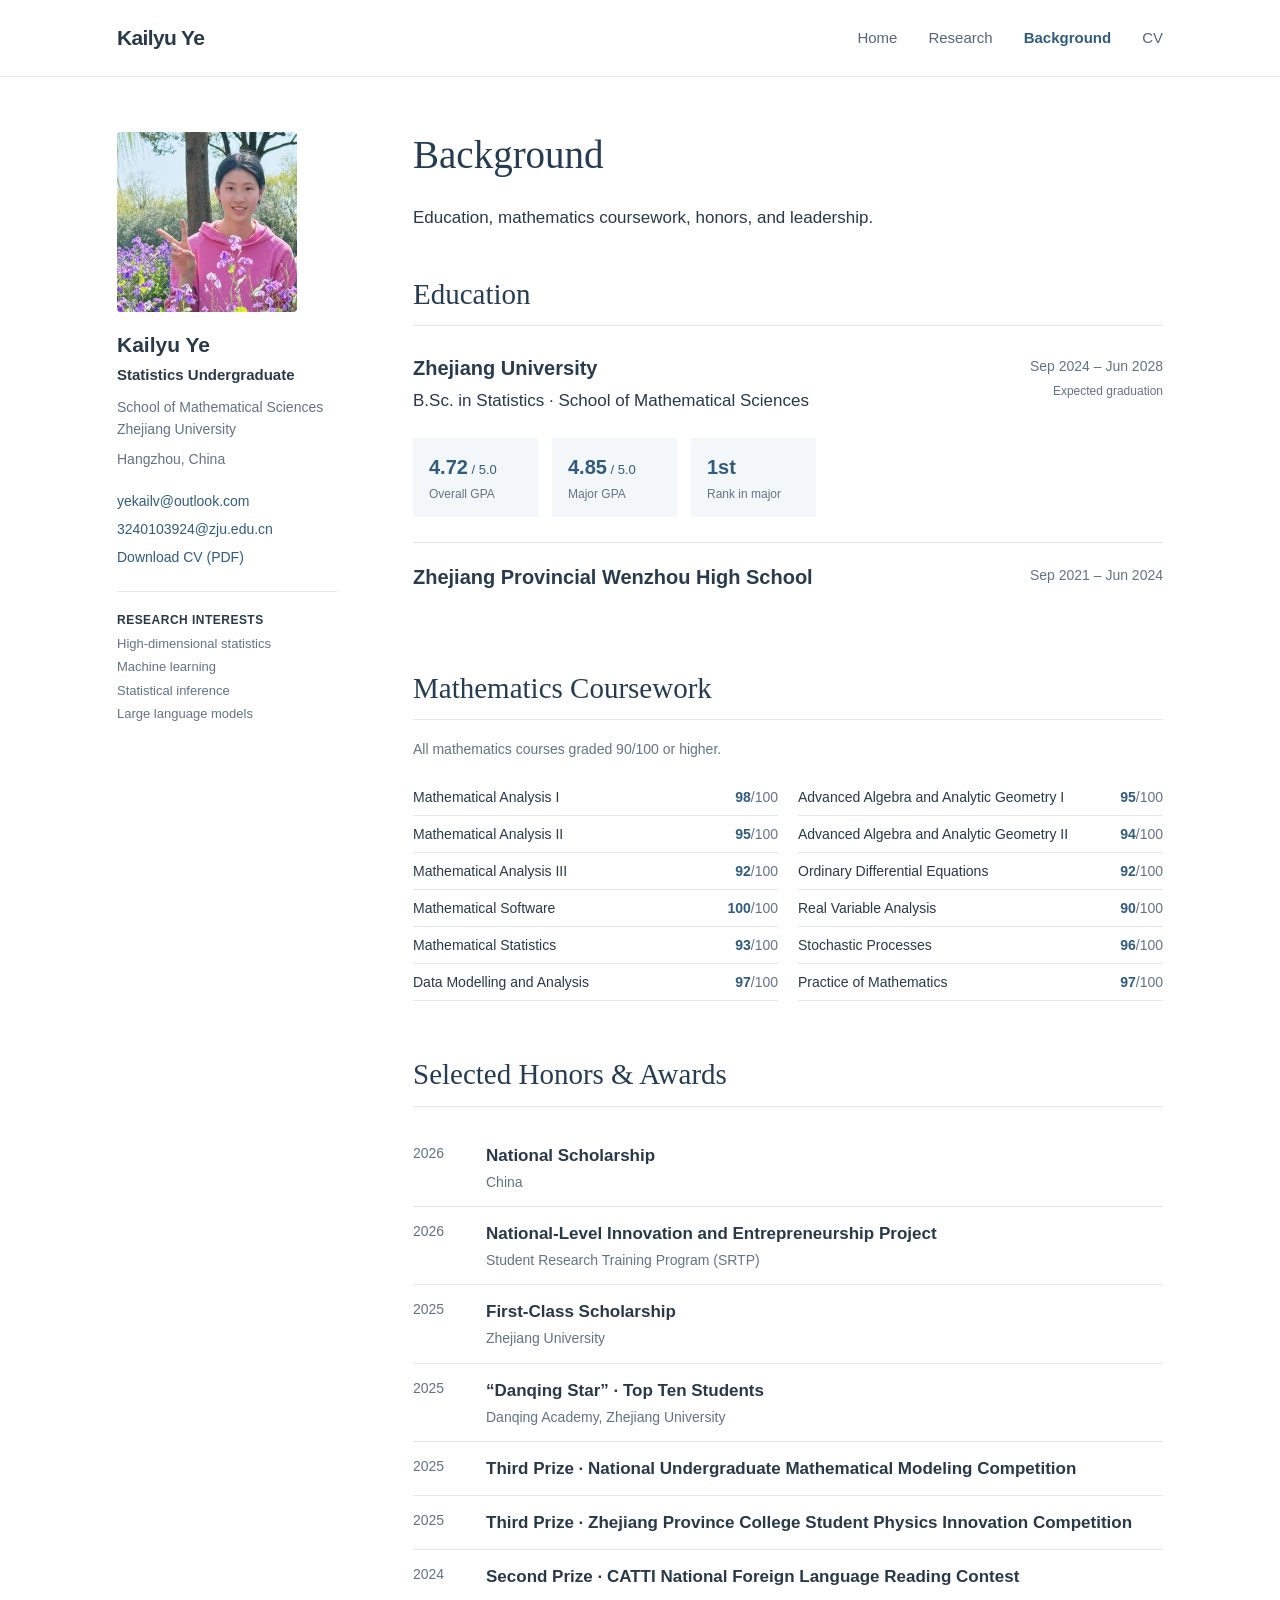
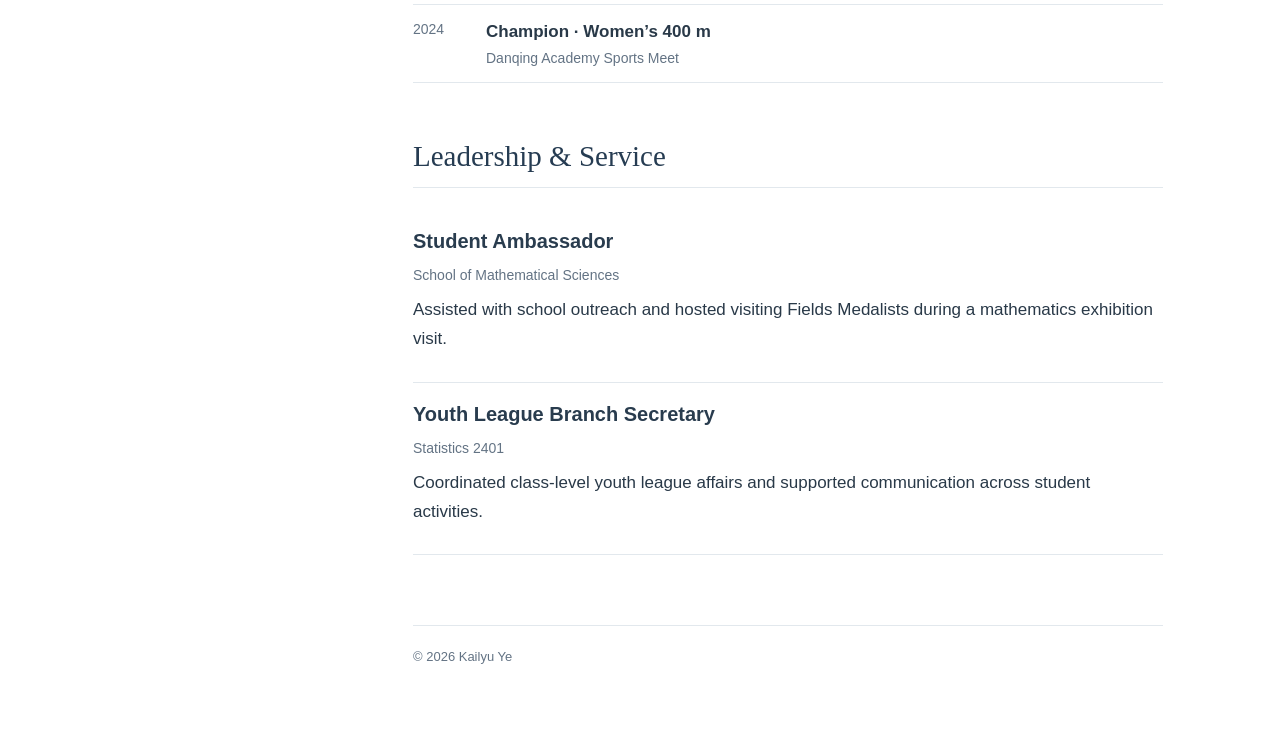
==== background/index.html @ 92654769 "Add academic background page" ====
<!doctype html>
<html lang="en">
<head>
<meta charset="utf-8">
<meta name="viewport" content="width=device-width, initial-scale=1">
<meta name="description" content="Kailyu Ye, Statistics undergraduate at Zhejiang University. Research, academic projects, and CV.">
<meta name="theme-color" content="#315c7d">
<title>Background | Kailyu Ye</title>
<link rel="icon" href="../favicon.svg" type="image/svg+xml">
<link rel="stylesheet" href="../styles.css">
</head>
<body>
<a class="skip" href="#main">Skip to content</a>
<header class="masthead"><nav class="nav" aria-label="Main navigation"><a class="wordmark" href="../">Kailyu Ye</a><div class="nav-links"><a href="../">Home</a><a href="../research/">Research</a><a href="../background/" aria-current="page">Background</a><a href="../cv/">CV</a></div></nav></header>
<div class="layout"><aside class="profile" aria-label="Personal information"><img class="portrait" src="../profile.jpg" alt="Portrait of Kailyu Ye" width="180" height="180"><h2>Kailyu Ye</h2><p class="role">Statistics Undergraduate</p><p class="affiliation">School of Mathematical Sciences<br>Zhejiang University</p><p class="location">Hangzhou, China</p><div class="profile-links"><a href="mailto:yekailv@outlook.com">yekailv@outlook.com</a><a href="mailto:3240103924@zju.edu.cn">3240103924@zju.edu.cn</a><a href="../Kailyu_Ye_CV.pdf" target="_blank" rel="noopener">Download CV (PDF)</a></div><p class="interests"><strong>Research interests</strong><br>High-dimensional statistics<br>Machine learning<br>Statistical inference<br>Large language models</p></aside><main id="main"><section class="page-intro"><h1>Background</h1><p>Education, mathematics coursework, honors, and leadership.</p></section><section class="content-section" id="education"><h2>Education</h2><div class="education-row"><div><h3>Zhejiang University</h3><p>B.Sc. in Statistics · School of Mathematical Sciences</p></div><time>Sep 2024 – Jun 2028<br><small>Expected graduation</small></time></div>
      <div class="academic-stats"><div><strong>4.72<span> / 5.0</span></strong><span>Overall GPA</span></div><div><strong>4.85<span> / 5.0</span></strong><span>Major GPA</span></div><div><strong>1st</strong><span>Rank in major</span></div></div>
      <div class="education-row secondary"><div><h3>Zhejiang Provincial Wenzhou High School</h3></div><time>Sep 2021 – Jun 2024</time></div>
      </section><section class="content-section" id="coursework"><h2>Mathematics Coursework</h2><p class="section-note">All mathematics courses graded 90/100 or higher.</p><dl class="courses"><div><dt>Mathematical Analysis I</dt><dd>98<span>/100</span></dd></div><div><dt>Advanced Algebra and Analytic Geometry I</dt><dd>95<span>/100</span></dd></div><div><dt>Mathematical Analysis II</dt><dd>95<span>/100</span></dd></div><div><dt>Advanced Algebra and Analytic Geometry II</dt><dd>94<span>/100</span></dd></div><div><dt>Mathematical Analysis III</dt><dd>92<span>/100</span></dd></div><div><dt>Ordinary Differential Equations</dt><dd>92<span>/100</span></dd></div><div><dt>Mathematical Software</dt><dd>100<span>/100</span></dd></div><div><dt>Real Variable Analysis</dt><dd>90<span>/100</span></dd></div><div><dt>Mathematical Statistics</dt><dd>93<span>/100</span></dd></div><div><dt>Stochastic Processes</dt><dd>96<span>/100</span></dd></div><div><dt>Data Modelling and Analysis</dt><dd>97<span>/100</span></dd></div><div><dt>Practice of Mathematics</dt><dd>97<span>/100</span></dd></div></dl></section><section class="content-section" id="honors"><h2>Selected Honors &amp; Awards</h2><ul class="awards"><li><time>2026</time><div><strong>National Scholarship</strong><span>China</span></div></li><li><time>2026</time><div><strong>National-Level Innovation and Entrepreneurship Project</strong><span>Student Research Training Program (SRTP)</span></div></li><li><time>2025</time><div><strong>First-Class Scholarship</strong><span>Zhejiang University</span></div></li><li><time>2025</time><div><strong>“Danqing Star” · Top Ten Students</strong><span>Danqing Academy, Zhejiang University</span></div></li><li><time>2025</time><div><strong>Third Prize · National Undergraduate Mathematical Modeling Competition</strong></div></li><li><time>2025</time><div><strong>Third Prize · Zhejiang Province College Student Physics Innovation Competition</strong></div></li><li><time>2024</time><div><strong>Second Prize · CATTI National Foreign Language Reading Contest</strong></div></li><li><time>2024</time><div><strong>Champion · Women’s 400 m</strong><span>Danqing Academy Sports Meet</span></div></li></ul></section><section class="content-section" id="service"><h2>Leadership &amp; Service</h2><div class="service-item"><h3>Student Ambassador</h3><p class="subline">School of Mathematical Sciences</p><p>Assisted with school outreach and hosted visiting Fields Medalists during a mathematics exhibition visit.</p></div>
      <div class="service-item"><h3>Youth League Branch Secretary</h3><p class="subline">Statistics 2401</p><p>Coordinated class-level youth league affairs and supported communication across student activities.</p></div></section><footer>© 2026 Kailyu Ye</footer></main></div>
</body>
</html>
---- styles.css ----
:root{--ink:#293948;--muted:#637384;--link:#315c7d;--line:#e2e8ed;--pale:#f4f7f9}
*{box-sizing:border-box}
html{scroll-behavior:smooth}
body{margin:0;background:#fff;color:var(--ink);font:17px/1.72 -apple-system,BlinkMacSystemFont,"Segoe UI",Arial,sans-serif}
a{color:var(--link);text-decoration:none;text-underline-offset:4px}
a:hover{text-decoration:underline}
a:focus-visible{outline:3px solid #8bb8d6;outline-offset:4px}
.skip{position:absolute;left:16px;top:-60px;background:white;padding:7px 12px;z-index:10}.skip:focus{top:8px}
.masthead{border-bottom:1px solid var(--line);background:white}
.nav{max-width:1110px;margin:auto;padding:0 32px;min-height:76px;display:flex;align-items:center;justify-content:space-between;gap:30px}
.wordmark{color:var(--ink);font-size:21px;font-weight:700;letter-spacing:-.03em}
.nav-links{display:flex;align-items:center;gap:31px}.nav-links a{color:#53677a;font-size:15px}.nav-links a[aria-current]{color:var(--link);font-weight:700}
.layout{max-width:1110px;margin:0 auto;padding:55px 32px 80px;display:grid;grid-template-columns:220px minmax(0,1fr);gap:76px}
.profile{align-self:start}.portrait{width:180px;height:180px;object-fit:cover;object-position:65% 35%;border-radius:4px;display:block}
.profile h2{font-size:21px;line-height:1.3;margin:19px 0 4px}.role{font-size:15px;font-weight:600;margin:0}.affiliation,.location{font-size:14px;color:var(--muted);line-height:1.55;margin:9px 0}.profile-links{display:flex;flex-direction:column;align-items:flex-start;gap:4px;margin-top:18px;font-size:14px;overflow-wrap:anywhere}.interests{border-top:1px solid var(--line);padding-top:16px;margin-top:22px;color:var(--muted);font-size:13px;line-height:1.8}.interests strong{color:var(--ink);font-size:12px;letter-spacing:.04em;text-transform:uppercase}
main{min-width:0;max-width:760px}.page-intro h1{font-family:Georgia,"Times New Roman",serif;color:#263c52;font-weight:400;font-size:39px;line-height:1.2;margin:0 0 24px}.page-intro p{margin:0 0 18px}.page-intro{margin-bottom:44px}
.content-section{margin:0 0 55px}.content-section>h2{font-family:Georgia,"Times New Roman",serif;font-weight:400;color:#263c52;font-size:29px;line-height:1.25;margin:0 0 22px;padding-bottom:13px;border-bottom:1px solid var(--line)}.section-note{color:var(--muted);font-size:14px;margin:-5px 0 18px}
.research-item{padding:20px 0 26px;border-bottom:1px solid var(--line)}.research-item:first-of-type{padding-top:4px}.research-item:last-child{border-bottom:0}.item-meta{display:flex;justify-content:space-between;gap:18px;align-items:baseline;color:var(--muted);font-size:13px}.tag{font-size:12px;font-weight:700;letter-spacing:.075em;color:var(--link)}time{color:var(--muted);white-space:nowrap}.research-item h3,.education-row h3,.service-item h3{font-size:20px;line-height:1.4;font-weight:600;color:#293c4e;margin:13px 0 8px}.research-item p,.service-item p{margin:8px 0}.research-item .subline,.service-item .subline{color:var(--muted);font-size:14px}.research-item ul{padding-left:23px;margin:12px 0 0}.research-item li{margin:5px 0}.desktop-break{display:none}
.download{display:inline-block;border:1px solid #c8d8e3;border-radius:3px;padding:8px 14px;font-size:15px}
.education-row{display:flex;justify-content:space-between;gap:20px;padding:6px 0 20px}.education-row h3{margin:0 0 4px}.education-row p{margin:0}.education-row time{text-align:right;font-size:14px}.education-row small{font-size:12px}.education-row.secondary{border-top:1px solid var(--line);padding-top:20px}.academic-stats{display:flex;flex-wrap:wrap;gap:14px;margin:2px 0 25px}.academic-stats>div{min-width:125px;background:var(--pale);padding:12px 16px}.academic-stats strong{display:block;font-size:20px;color:var(--link)}.academic-stats strong span{font-size:13px;font-weight:400}.academic-stats>div>span{display:block;font-size:12px;color:var(--muted)}.minor-heading{font-size:17px;margin:17px 0 10px}.courses{margin:0;display:grid;grid-template-columns:1fr 1fr;column-gap:20px}.courses>div{display:flex;justify-content:space-between;gap:10px;border-bottom:1px solid var(--line);padding:6px 0;font-size:14px}.courses dd{margin:0;color:var(--link);font-weight:600}.courses dd span{color:var(--muted);font-weight:400}
.awards{list-style:none;margin:0;padding:0}.awards li{display:grid;grid-template-columns:55px 1fr;gap:18px;padding:12px 0;border-bottom:1px solid var(--line)}.awards time{font-size:14px}.awards strong{font-weight:600}.awards span{display:block;color:var(--muted);font-size:14px}.service-item{padding:4px 0 20px;border-bottom:1px solid var(--line)}
footer{border-top:1px solid var(--line);margin-top:70px;padding-top:20px;color:var(--muted);font-size:13px}
@media(max-width:760px){.nav{padding:0 20px;min-height:65px}.nav-links{gap:16px}.nav-links a{font-size:14px}.layout{display:block;padding:30px 20px 60px}.profile{display:grid;grid-template-columns:100px 1fr;column-gap:18px;align-items:start;border-bottom:1px solid var(--line);padding-bottom:22px;margin-bottom:34px}.portrait{grid-row:1/5;width:100px;height:100px}.profile h2{margin:0}.role,.affiliation,.location{margin:0}.profile-links,.interests{grid-column:1/-1}.profile-links{margin-top:16px}.interests{margin:16px 0 0}.page-intro h1{font-size:34px}.content-section>h2{font-size:26px}.item-meta{flex-wrap:wrap;gap:3px}.education-row{display:block}.education-row time{display:block;text-align:left;margin-top:5px}.courses{grid-template-columns:1fr}}
@media(max-width:430px){.wordmark{font-size:18px}.nav-links{gap:11px}.nav-links a{font-size:13px}.layout{padding-left:17px;padding-right:17px}.academic-stats>div{min-width:calc(50% - 7px)}}

.lab-list{list-style:none;margin:0;padding:0;border-top:1px solid var(--line)}.lab-list li{display:grid;grid-template-columns:65px minmax(0,1fr) 52px;gap:12px;align-items:baseline;border-bottom:1px solid var(--line);padding:9px 0;font-size:15px;line-height:1.4}.lab-list .tag{font-size:11px}.lab-list a{text-align:right;white-space:nowrap;font-size:14px}@media(max-width:430px){.lab-list li{grid-template-columns:54px minmax(0,1fr) 43px;gap:7px;font-size:14px}}
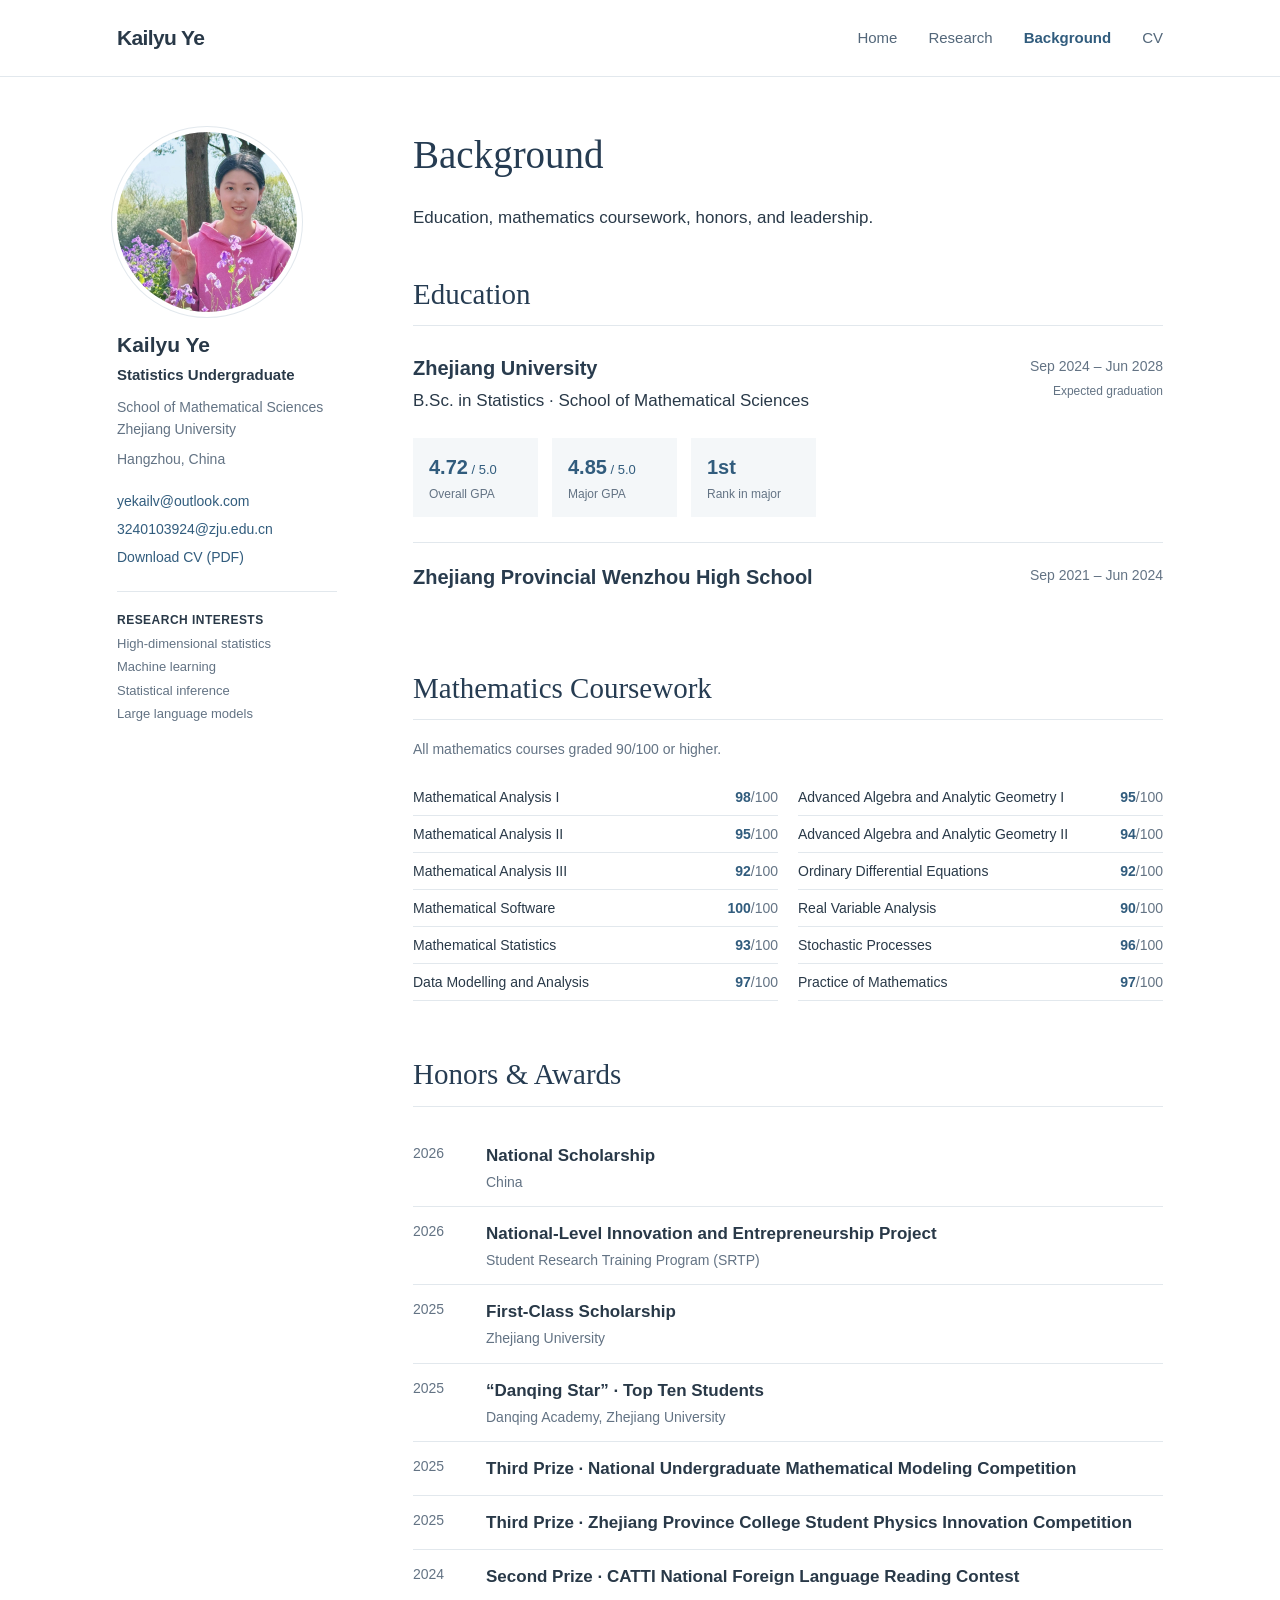
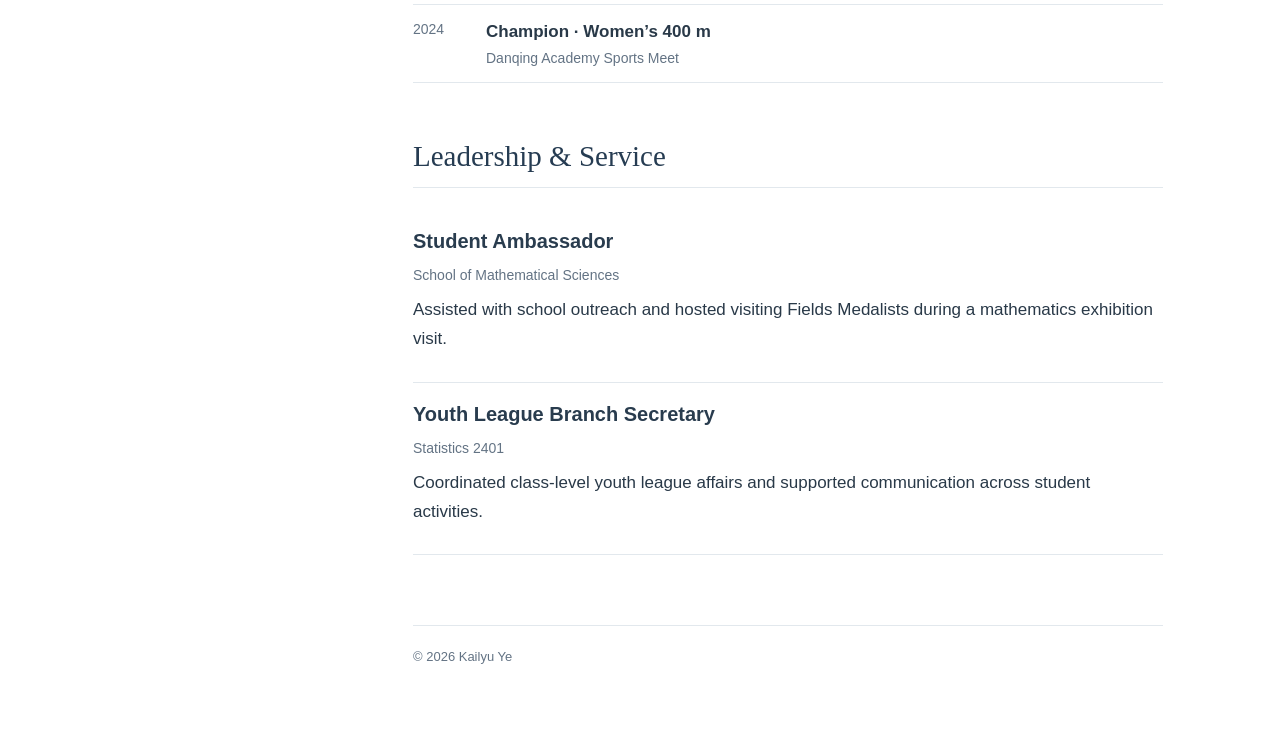
==== commit 9217d246: "Remove Selected from honors heading" ====
--- a/background/index.html
+++ b/background/index.html
@@ -15,7 +15,7 @@
 <div class="layout"><aside class="profile" aria-label="Personal information"><img class="portrait" src="../profile.jpg" alt="Portrait of Kailyu Ye" width="180" height="180"><h2>Kailyu Ye</h2><p class="role">Statistics Undergraduate</p><p class="affiliation">School of Mathematical Sciences<br>Zhejiang University</p><p class="location">Hangzhou, China</p><div class="profile-links"><a href="mailto:yekailv@outlook.com">yekailv@outlook.com</a><a href="mailto:3240103924@zju.edu.cn">3240103924@zju.edu.cn</a><a href="../Kailyu_Ye_CV.pdf" target="_blank" rel="noopener">Download CV (PDF)</a></div><p class="interests"><strong>Research interests</strong><br>High-dimensional statistics<br>Machine learning<br>Statistical inference<br>Large language models</p></aside><main id="main"><section class="page-intro"><h1>Background</h1><p>Education, mathematics coursework, honors, and leadership.</p></section><section class="content-section" id="education"><h2>Education</h2><div class="education-row"><div><h3>Zhejiang University</h3><p>B.Sc. in Statistics · School of Mathematical Sciences</p></div><time>Sep 2024 – Jun 2028<br><small>Expected graduation</small></time></div>
       <div class="academic-stats"><div><strong>4.72<span> / 5.0</span></strong><span>Overall GPA</span></div><div><strong>4.85<span> / 5.0</span></strong><span>Major GPA</span></div><div><strong>1st</strong><span>Rank in major</span></div></div>
       <div class="education-row secondary"><div><h3>Zhejiang Provincial Wenzhou High School</h3></div><time>Sep 2021 – Jun 2024</time></div>
-      </section><section class="content-section" id="coursework"><h2>Mathematics Coursework</h2><p class="section-note">All mathematics courses graded 90/100 or higher.</p><dl class="courses"><div><dt>Mathematical Analysis I</dt><dd>98<span>/100</span></dd></div><div><dt>Advanced Algebra and Analytic Geometry I</dt><dd>95<span>/100</span></dd></div><div><dt>Mathematical Analysis II</dt><dd>95<span>/100</span></dd></div><div><dt>Advanced Algebra and Analytic Geometry II</dt><dd>94<span>/100</span></dd></div><div><dt>Mathematical Analysis III</dt><dd>92<span>/100</span></dd></div><div><dt>Ordinary Differential Equations</dt><dd>92<span>/100</span></dd></div><div><dt>Mathematical Software</dt><dd>100<span>/100</span></dd></div><div><dt>Real Variable Analysis</dt><dd>90<span>/100</span></dd></div><div><dt>Mathematical Statistics</dt><dd>93<span>/100</span></dd></div><div><dt>Stochastic Processes</dt><dd>96<span>/100</span></dd></div><div><dt>Data Modelling and Analysis</dt><dd>97<span>/100</span></dd></div><div><dt>Practice of Mathematics</dt><dd>97<span>/100</span></dd></div></dl></section><section class="content-section" id="honors"><h2>Selected Honors &amp; Awards</h2><ul class="awards"><li><time>2026</time><div><strong>National Scholarship</strong><span>China</span></div></li><li><time>2026</time><div><strong>National-Level Innovation and Entrepreneurship Project</strong><span>Student Research Training Program (SRTP)</span></div></li><li><time>2025</time><div><strong>First-Class Scholarship</strong><span>Zhejiang University</span></div></li><li><time>2025</time><div><strong>“Danqing Star” · Top Ten Students</strong><span>Danqing Academy, Zhejiang University</span></div></li><li><time>2025</time><div><strong>Third Prize · National Undergraduate Mathematical Modeling Competition</strong></div></li><li><time>2025</time><div><strong>Third Prize · Zhejiang Province College Student Physics Innovation Competition</strong></div></li><li><time>2024</time><div><strong>Second Prize · CATTI National Foreign Language Reading Contest</strong></div></li><li><time>2024</time><div><strong>Champion · Women’s 400 m</strong><span>Danqing Academy Sports Meet</span></div></li></ul></section><section class="content-section" id="service"><h2>Leadership &amp; Service</h2><div class="service-item"><h3>Student Ambassador</h3><p class="subline">School of Mathematical Sciences</p><p>Assisted with school outreach and hosted visiting Fields Medalists during a mathematics exhibition visit.</p></div>
+      </section><section class="content-section" id="coursework"><h2>Mathematics Coursework</h2><p class="section-note">All mathematics courses graded 90/100 or higher.</p><dl class="courses"><div><dt>Mathematical Analysis I</dt><dd>98<span>/100</span></dd></div><div><dt>Advanced Algebra and Analytic Geometry I</dt><dd>95<span>/100</span></dd></div><div><dt>Mathematical Analysis II</dt><dd>95<span>/100</span></dd></div><div><dt>Advanced Algebra and Analytic Geometry II</dt><dd>94<span>/100</span></dd></div><div><dt>Mathematical Analysis III</dt><dd>92<span>/100</span></dd></div><div><dt>Ordinary Differential Equations</dt><dd>92<span>/100</span></dd></div><div><dt>Mathematical Software</dt><dd>100<span>/100</span></dd></div><div><dt>Real Variable Analysis</dt><dd>90<span>/100</span></dd></div><div><dt>Mathematical Statistics</dt><dd>93<span>/100</span></dd></div><div><dt>Stochastic Processes</dt><dd>96<span>/100</span></dd></div><div><dt>Data Modelling and Analysis</dt><dd>97<span>/100</span></dd></div><div><dt>Practice of Mathematics</dt><dd>97<span>/100</span></dd></div></dl></section><section class="content-section" id="honors"><h2>Honors &amp; Awards</h2><ul class="awards"><li><time>2026</time><div><strong>National Scholarship</strong><span>China</span></div></li><li><time>2026</time><div><strong>National-Level Innovation and Entrepreneurship Project</strong><span>Student Research Training Program (SRTP)</span></div></li><li><time>2025</time><div><strong>First-Class Scholarship</strong><span>Zhejiang University</span></div></li><li><time>2025</time><div><strong>“Danqing Star” · Top Ten Students</strong><span>Danqing Academy, Zhejiang University</span></div></li><li><time>2025</time><div><strong>Third Prize · National Undergraduate Mathematical Modeling Competition</strong></div></li><li><time>2025</time><div><strong>Third Prize · Zhejiang Province College Student Physics Innovation Competition</strong></div></li><li><time>2024</time><div><strong>Second Prize · CATTI National Foreign Language Reading Contest</strong></div></li><li><time>2024</time><div><strong>Champion · Women’s 400 m</strong><span>Danqing Academy Sports Meet</span></div></li></ul></section><section class="content-section" id="service"><h2>Leadership &amp; Service</h2><div class="service-item"><h3>Student Ambassador</h3><p class="subline">School of Mathematical Sciences</p><p>Assisted with school outreach and hosted visiting Fields Medalists during a mathematics exhibition visit.</p></div>
       <div class="service-item"><h3>Youth League Branch Secretary</h3><p class="subline">Statistics 2401</p><p>Coordinated class-level youth league affairs and supported communication across student activities.</p></div></section><footer>© 2026 Kailyu Ye</footer></main></div>
 </body>
 </html>
--- a/styles.css
+++ b/styles.css
@@ -23,4 +23,40 @@
 @media(max-width:760px){.nav{padding:0 20px;min-height:65px}.nav-links{gap:16px}.nav-links a{font-size:14px}.layout{display:block;padding:30px 20px 60px}.profile{display:grid;grid-template-columns:100px 1fr;column-gap:18px;align-items:start;border-bottom:1px solid var(--line);padding-bottom:22px;margin-bottom:34px}.portrait{grid-row:1/5;width:100px;height:100px}.profile h2{margin:0}.role,.affiliation,.location{margin:0}.profile-links,.interests{grid-column:1/-1}.profile-links{margin-top:16px}.interests{margin:16px 0 0}.page-intro h1{font-size:34px}.content-section>h2{font-size:26px}.item-meta{flex-wrap:wrap;gap:3px}.education-row{display:block}.education-row time{display:block;text-align:left;margin-top:5px}.courses{grid-template-columns:1fr}}
 @media(max-width:430px){.wordmark{font-size:18px}.nav-links{gap:11px}.nav-links a{font-size:13px}.layout{padding-left:17px;padding-right:17px}.academic-stats>div{min-width:calc(50% - 7px)}}
 
-.lab-list{list-style:none;margin:0;padding:0;border-top:1px solid var(--line)}.lab-list li{display:grid;grid-template-columns:65px minmax(0,1fr) 52px;gap:12px;align-items:baseline;border-bottom:1px solid var(--line);padding:9px 0;font-size:15px;line-height:1.4}.lab-list .tag{font-size:11px}.lab-list a{text-align:right;white-space:nowrap;font-size:14px}@media(max-width:430px){.lab-list li{grid-template-columns:54px minmax(0,1fr) 43px;gap:7px;font-size:14px}}
+.project-context{display:flex;flex-direction:column;gap:3px;color:var(--muted);font-size:15px;line-height:1.5;margin:-4px 0 22px}
+.lab-list{list-style:none;margin:0;padding:0;border:1px solid var(--line);border-radius:6px;overflow:hidden;background:#fff}
+.lab-list li{list-style:none;display:grid;grid-template-columns:70px minmax(0,1fr) 72px;gap:20px;align-items:center;padding:17px 20px;border-bottom:1px solid var(--line);font-size:16px;line-height:1.45}
+.lab-list li:last-child{border-bottom:0}
+.lab-list li:hover{background:var(--pale)}
+.lab-list .tag{font-size:11px;letter-spacing:.06em;white-space:nowrap}
+.lab-list .lab-title{font-weight:500;color:var(--ink)}
+.lab-list a{justify-self:end;white-space:nowrap;border:1px solid #cbdbe6;border-radius:4px;padding:5px 10px;font-size:13px;font-weight:600;line-height:1.3}
+.lab-list a:hover{background:#eaf2f7;text-decoration:none}
+@media(max-width:600px){.lab-list li{grid-template-columns:1fr auto;gap:4px 12px;padding:14px 15px}.lab-list .tag{grid-column:1/-1}.lab-list .lab-title{grid-column:1}.lab-list a{grid-column:2;grid-row:2}}
+
+
+@media(max-width:500px){.nav{flex-wrap:wrap;gap:0;padding-top:10px;padding-bottom:10px}.nav-links{width:100%;justify-content:space-between;gap:8px}.nav-links a{font-size:13px}}
+
+/* Home layout inspired by the supplied reference screenshot. */
+.portrait{border-radius:50%;box-shadow:0 0 0 5px #fff,0 0 0 6px var(--line)}
+.home-page{color:#50555a}
+.home-page .nav,.home-page .layout{max-width:1380px}
+.home-page .nav{min-height:72px}
+.home-page .wordmark{color:#454b51;font-size:21px}
+.home-page .nav-links{gap:42px}
+.home-page .nav-links a{color:#454b51;font-size:17px}
+.home-page .layout{grid-template-columns:270px minmax(0,1fr);gap:82px;padding-top:56px}
+.home-page .profile{max-width:270px}
+.home-page .portrait{width:220px;height:220px}
+.home-page .profile h2{font-size:23px;color:#4b5055;margin-top:22px}
+.home-page .role{font-weight:400;font-size:16px}
+.home-page .affiliation,.home-page .location{font-size:15px;color:#555b60}
+.home-page .profile-links{font-size:15px;gap:8px}
+.home-page main{max-width:920px}
+.home-page .page-intro{font-size:20px;line-height:1.55}
+.home-page .page-intro h1{font-family:inherit;font-weight:700;color:#4b5055;font-size:39px;margin:0 0 15px}
+.home-page .page-intro p{margin-bottom:29px}
+.home-page .page-intro a{color:#6ca7c6;text-decoration:underline}
+@media(max-width:900px){.home-page .layout{grid-template-columns:220px minmax(0,1fr);gap:45px}.home-page .portrait{width:190px;height:190px}.home-page .page-intro{font-size:18px}}
+@media(max-width:760px){.home-page .layout{display:block;padding-top:32px}.home-page .profile{max-width:none}.home-page .portrait{width:100px;height:100px}.home-page .profile h2{margin-top:0}.home-page .page-intro h1{font-size:34px}.home-page .page-intro{font-size:17px}.home-page .nav-links{gap:16px}}
+@media(max-width:500px){.home-page .nav-links{justify-content:flex-start;gap:24px}.home-page .nav-links a{font-size:14px}}
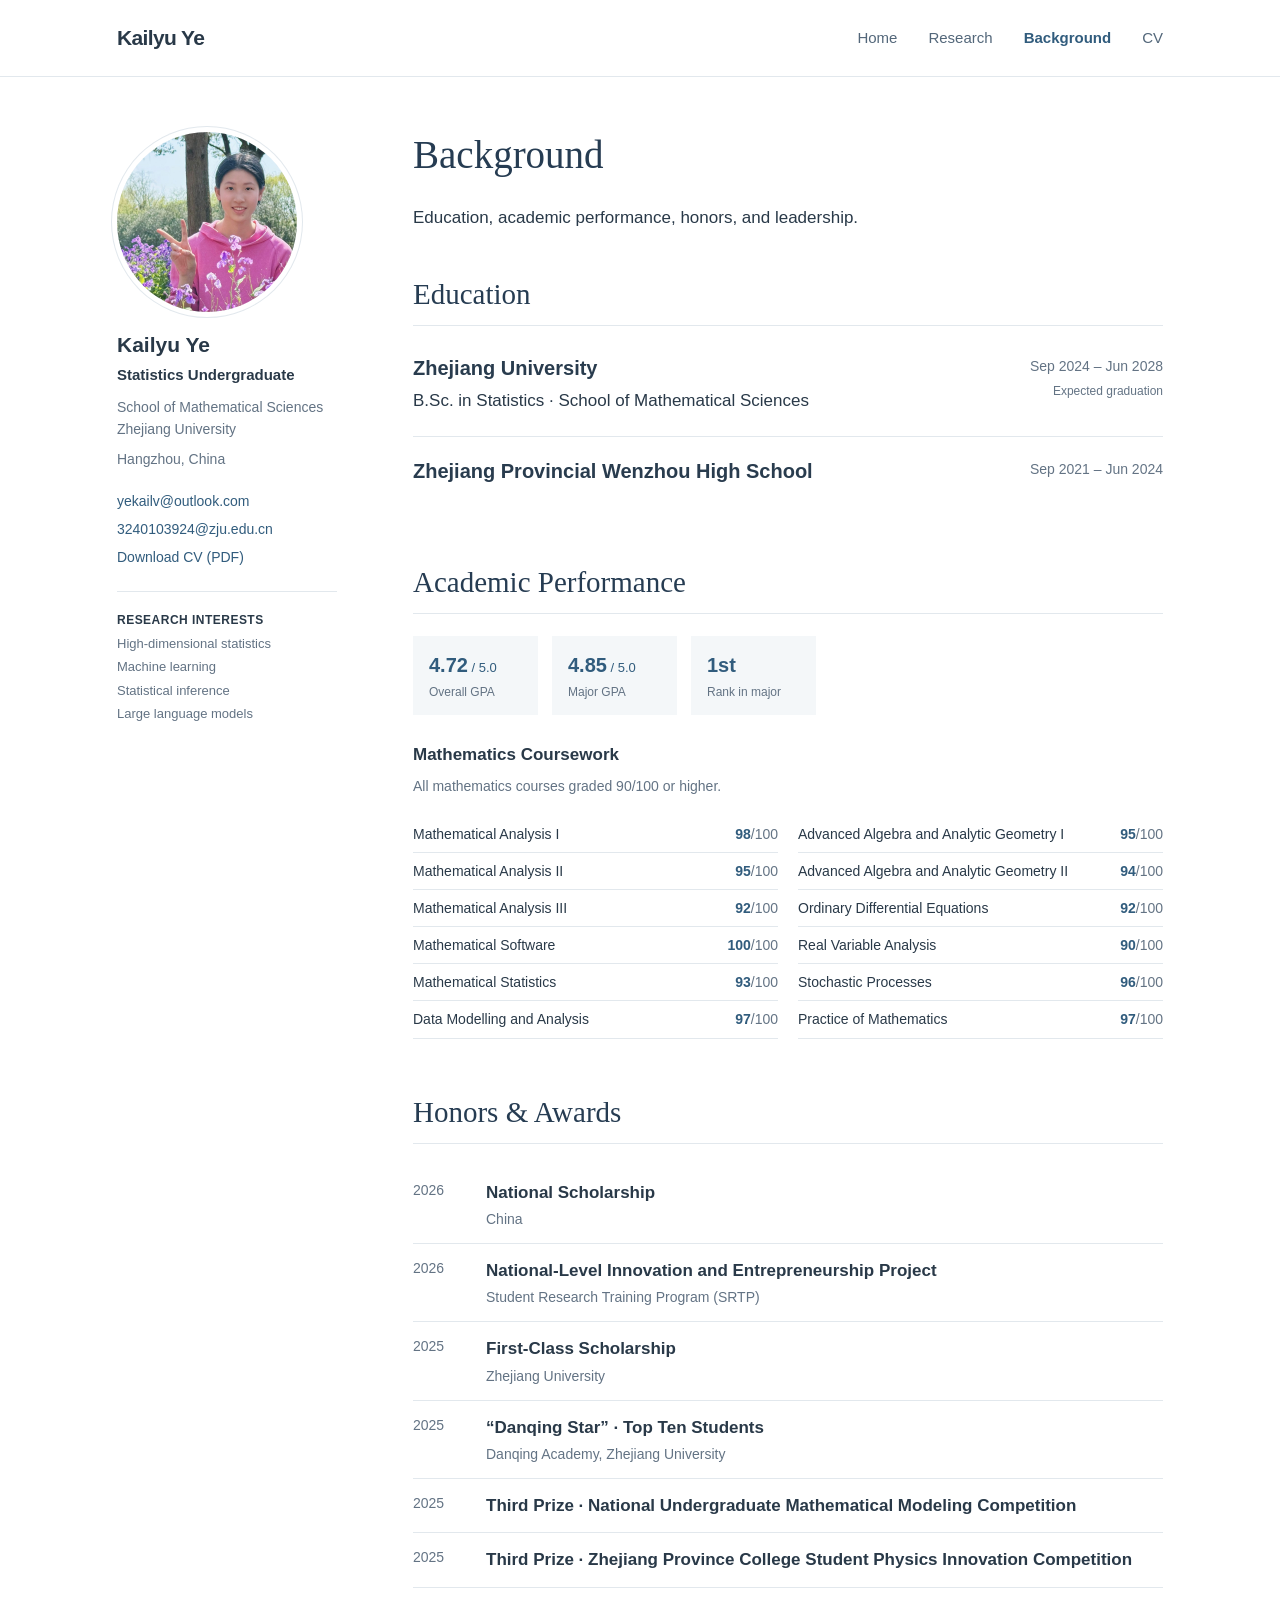
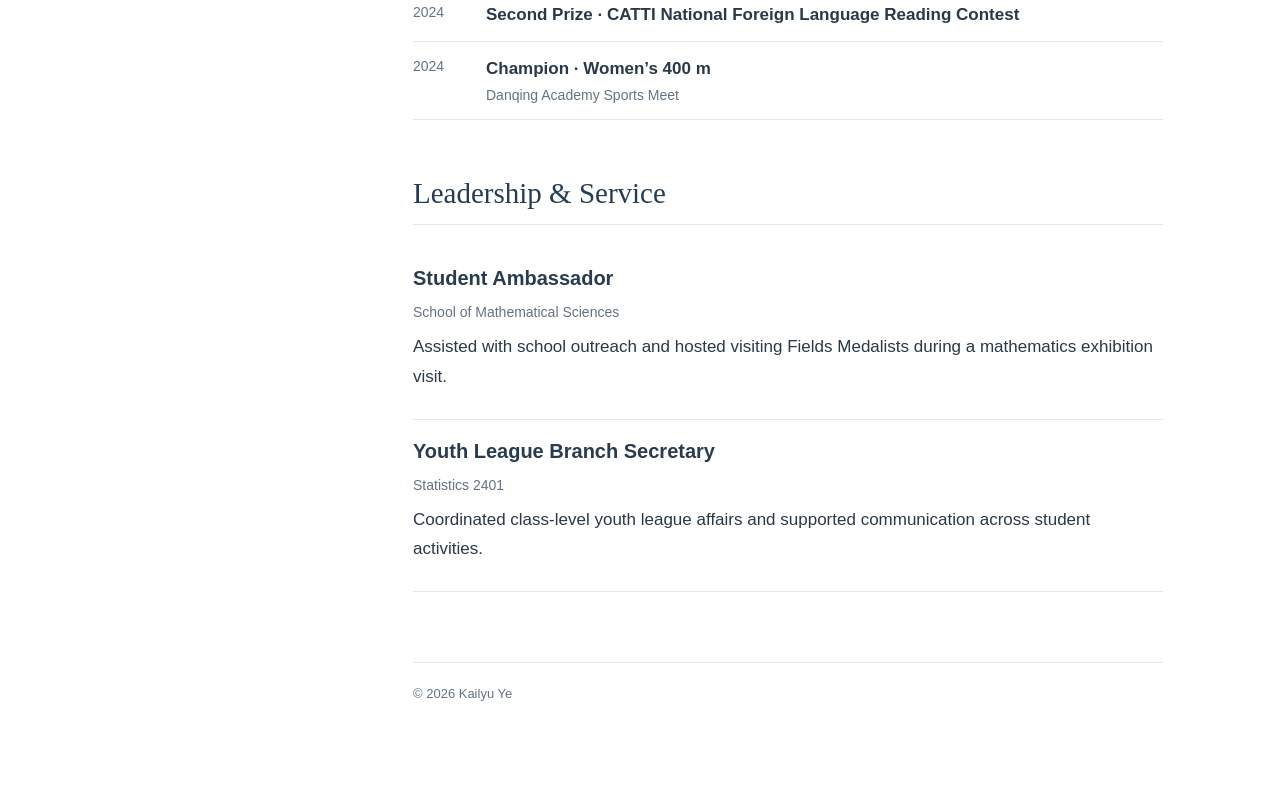
==== commit fa04ba21: "Move GPA and rank into Academic Performance" ====
--- a/background/index.html
+++ b/background/index.html
@@ -12,10 +12,9 @@
 <body>
 <a class="skip" href="#main">Skip to content</a>
 <header class="masthead"><nav class="nav" aria-label="Main navigation"><a class="wordmark" href="../">Kailyu Ye</a><div class="nav-links"><a href="../">Home</a><a href="../research/">Research</a><a href="../background/" aria-current="page">Background</a><a href="../cv/">CV</a></div></nav></header>
-<div class="layout"><aside class="profile" aria-label="Personal information"><img class="portrait" src="../profile.jpg" alt="Portrait of Kailyu Ye" width="180" height="180"><h2>Kailyu Ye</h2><p class="role">Statistics Undergraduate</p><p class="affiliation">School of Mathematical Sciences<br>Zhejiang University</p><p class="location">Hangzhou, China</p><div class="profile-links"><a href="mailto:yekailv@outlook.com">yekailv@outlook.com</a><a href="mailto:3240103924@zju.edu.cn">3240103924@zju.edu.cn</a><a href="../Kailyu_Ye_CV.pdf" target="_blank" rel="noopener">Download CV (PDF)</a></div><p class="interests"><strong>Research interests</strong><br>High-dimensional statistics<br>Machine learning<br>Statistical inference<br>Large language models</p></aside><main id="main"><section class="page-intro"><h1>Background</h1><p>Education, mathematics coursework, honors, and leadership.</p></section><section class="content-section" id="education"><h2>Education</h2><div class="education-row"><div><h3>Zhejiang University</h3><p>B.Sc. in Statistics · School of Mathematical Sciences</p></div><time>Sep 2024 – Jun 2028<br><small>Expected graduation</small></time></div>
-      <div class="academic-stats"><div><strong>4.72<span> / 5.0</span></strong><span>Overall GPA</span></div><div><strong>4.85<span> / 5.0</span></strong><span>Major GPA</span></div><div><strong>1st</strong><span>Rank in major</span></div></div>
+<div class="layout"><aside class="profile" aria-label="Personal information"><img class="portrait" src="../profile.jpg" alt="Portrait of Kailyu Ye" width="180" height="180"><h2>Kailyu Ye</h2><p class="role">Statistics Undergraduate</p><p class="affiliation">School of Mathematical Sciences<br>Zhejiang University</p><p class="location">Hangzhou, China</p><div class="profile-links"><a href="mailto:yekailv@outlook.com">yekailv@outlook.com</a><a href="mailto:3240103924@zju.edu.cn">3240103924@zju.edu.cn</a><a href="../Kailyu_Ye_CV.pdf" target="_blank" rel="noopener">Download CV (PDF)</a></div><p class="interests"><strong>Research interests</strong><br>High-dimensional statistics<br>Machine learning<br>Statistical inference<br>Large language models</p></aside><main id="main"><section class="page-intro"><h1>Background</h1><p>Education, academic performance, honors, and leadership.</p></section><section class="content-section" id="education"><h2>Education</h2><div class="education-row"><div><h3>Zhejiang University</h3><p>B.Sc. in Statistics · School of Mathematical Sciences</p></div><time>Sep 2024 – Jun 2028<br><small>Expected graduation</small></time></div>
       <div class="education-row secondary"><div><h3>Zhejiang Provincial Wenzhou High School</h3></div><time>Sep 2021 – Jun 2024</time></div>
-      </section><section class="content-section" id="coursework"><h2>Mathematics Coursework</h2><p class="section-note">All mathematics courses graded 90/100 or higher.</p><dl class="courses"><div><dt>Mathematical Analysis I</dt><dd>98<span>/100</span></dd></div><div><dt>Advanced Algebra and Analytic Geometry I</dt><dd>95<span>/100</span></dd></div><div><dt>Mathematical Analysis II</dt><dd>95<span>/100</span></dd></div><div><dt>Advanced Algebra and Analytic Geometry II</dt><dd>94<span>/100</span></dd></div><div><dt>Mathematical Analysis III</dt><dd>92<span>/100</span></dd></div><div><dt>Ordinary Differential Equations</dt><dd>92<span>/100</span></dd></div><div><dt>Mathematical Software</dt><dd>100<span>/100</span></dd></div><div><dt>Real Variable Analysis</dt><dd>90<span>/100</span></dd></div><div><dt>Mathematical Statistics</dt><dd>93<span>/100</span></dd></div><div><dt>Stochastic Processes</dt><dd>96<span>/100</span></dd></div><div><dt>Data Modelling and Analysis</dt><dd>97<span>/100</span></dd></div><div><dt>Practice of Mathematics</dt><dd>97<span>/100</span></dd></div></dl></section><section class="content-section" id="honors"><h2>Honors &amp; Awards</h2><ul class="awards"><li><time>2026</time><div><strong>National Scholarship</strong><span>China</span></div></li><li><time>2026</time><div><strong>National-Level Innovation and Entrepreneurship Project</strong><span>Student Research Training Program (SRTP)</span></div></li><li><time>2025</time><div><strong>First-Class Scholarship</strong><span>Zhejiang University</span></div></li><li><time>2025</time><div><strong>“Danqing Star” · Top Ten Students</strong><span>Danqing Academy, Zhejiang University</span></div></li><li><time>2025</time><div><strong>Third Prize · National Undergraduate Mathematical Modeling Competition</strong></div></li><li><time>2025</time><div><strong>Third Prize · Zhejiang Province College Student Physics Innovation Competition</strong></div></li><li><time>2024</time><div><strong>Second Prize · CATTI National Foreign Language Reading Contest</strong></div></li><li><time>2024</time><div><strong>Champion · Women’s 400 m</strong><span>Danqing Academy Sports Meet</span></div></li></ul></section><section class="content-section" id="service"><h2>Leadership &amp; Service</h2><div class="service-item"><h3>Student Ambassador</h3><p class="subline">School of Mathematical Sciences</p><p>Assisted with school outreach and hosted visiting Fields Medalists during a mathematics exhibition visit.</p></div>
+      </section><section class="content-section" id="coursework"><h2>Academic Performance</h2><div class="academic-stats"><div><strong>4.72<span> / 5.0</span></strong><span>Overall GPA</span></div><div><strong>4.85<span> / 5.0</span></strong><span>Major GPA</span></div><div><strong>1st</strong><span>Rank in major</span></div></div><h3 class="minor-heading">Mathematics Coursework</h3><p class="section-note">All mathematics courses graded 90/100 or higher.</p><dl class="courses"><div><dt>Mathematical Analysis I</dt><dd>98<span>/100</span></dd></div><div><dt>Advanced Algebra and Analytic Geometry I</dt><dd>95<span>/100</span></dd></div><div><dt>Mathematical Analysis II</dt><dd>95<span>/100</span></dd></div><div><dt>Advanced Algebra and Analytic Geometry II</dt><dd>94<span>/100</span></dd></div><div><dt>Mathematical Analysis III</dt><dd>92<span>/100</span></dd></div><div><dt>Ordinary Differential Equations</dt><dd>92<span>/100</span></dd></div><div><dt>Mathematical Software</dt><dd>100<span>/100</span></dd></div><div><dt>Real Variable Analysis</dt><dd>90<span>/100</span></dd></div><div><dt>Mathematical Statistics</dt><dd>93<span>/100</span></dd></div><div><dt>Stochastic Processes</dt><dd>96<span>/100</span></dd></div><div><dt>Data Modelling and Analysis</dt><dd>97<span>/100</span></dd></div><div><dt>Practice of Mathematics</dt><dd>97<span>/100</span></dd></div></dl></section><section class="content-section" id="honors"><h2>Honors &amp; Awards</h2><ul class="awards"><li><time>2026</time><div><strong>National Scholarship</strong><span>China</span></div></li><li><time>2026</time><div><strong>National-Level Innovation and Entrepreneurship Project</strong><span>Student Research Training Program (SRTP)</span></div></li><li><time>2025</time><div><strong>First-Class Scholarship</strong><span>Zhejiang University</span></div></li><li><time>2025</time><div><strong>“Danqing Star” · Top Ten Students</strong><span>Danqing Academy, Zhejiang University</span></div></li><li><time>2025</time><div><strong>Third Prize · National Undergraduate Mathematical Modeling Competition</strong></div></li><li><time>2025</time><div><strong>Third Prize · Zhejiang Province College Student Physics Innovation Competition</strong></div></li><li><time>2024</time><div><strong>Second Prize · CATTI National Foreign Language Reading Contest</strong></div></li><li><time>2024</time><div><strong>Champion · Women’s 400 m</strong><span>Danqing Academy Sports Meet</span></div></li></ul></section><section class="content-section" id="service"><h2>Leadership &amp; Service</h2><div class="service-item"><h3>Student Ambassador</h3><p class="subline">School of Mathematical Sciences</p><p>Assisted with school outreach and hosted visiting Fields Medalists during a mathematics exhibition visit.</p></div>
       <div class="service-item"><h3>Youth League Branch Secretary</h3><p class="subline">Statistics 2401</p><p>Coordinated class-level youth league affairs and supported communication across student activities.</p></div></section><footer>© 2026 Kailyu Ye</footer></main></div>
 </body>
 </html>
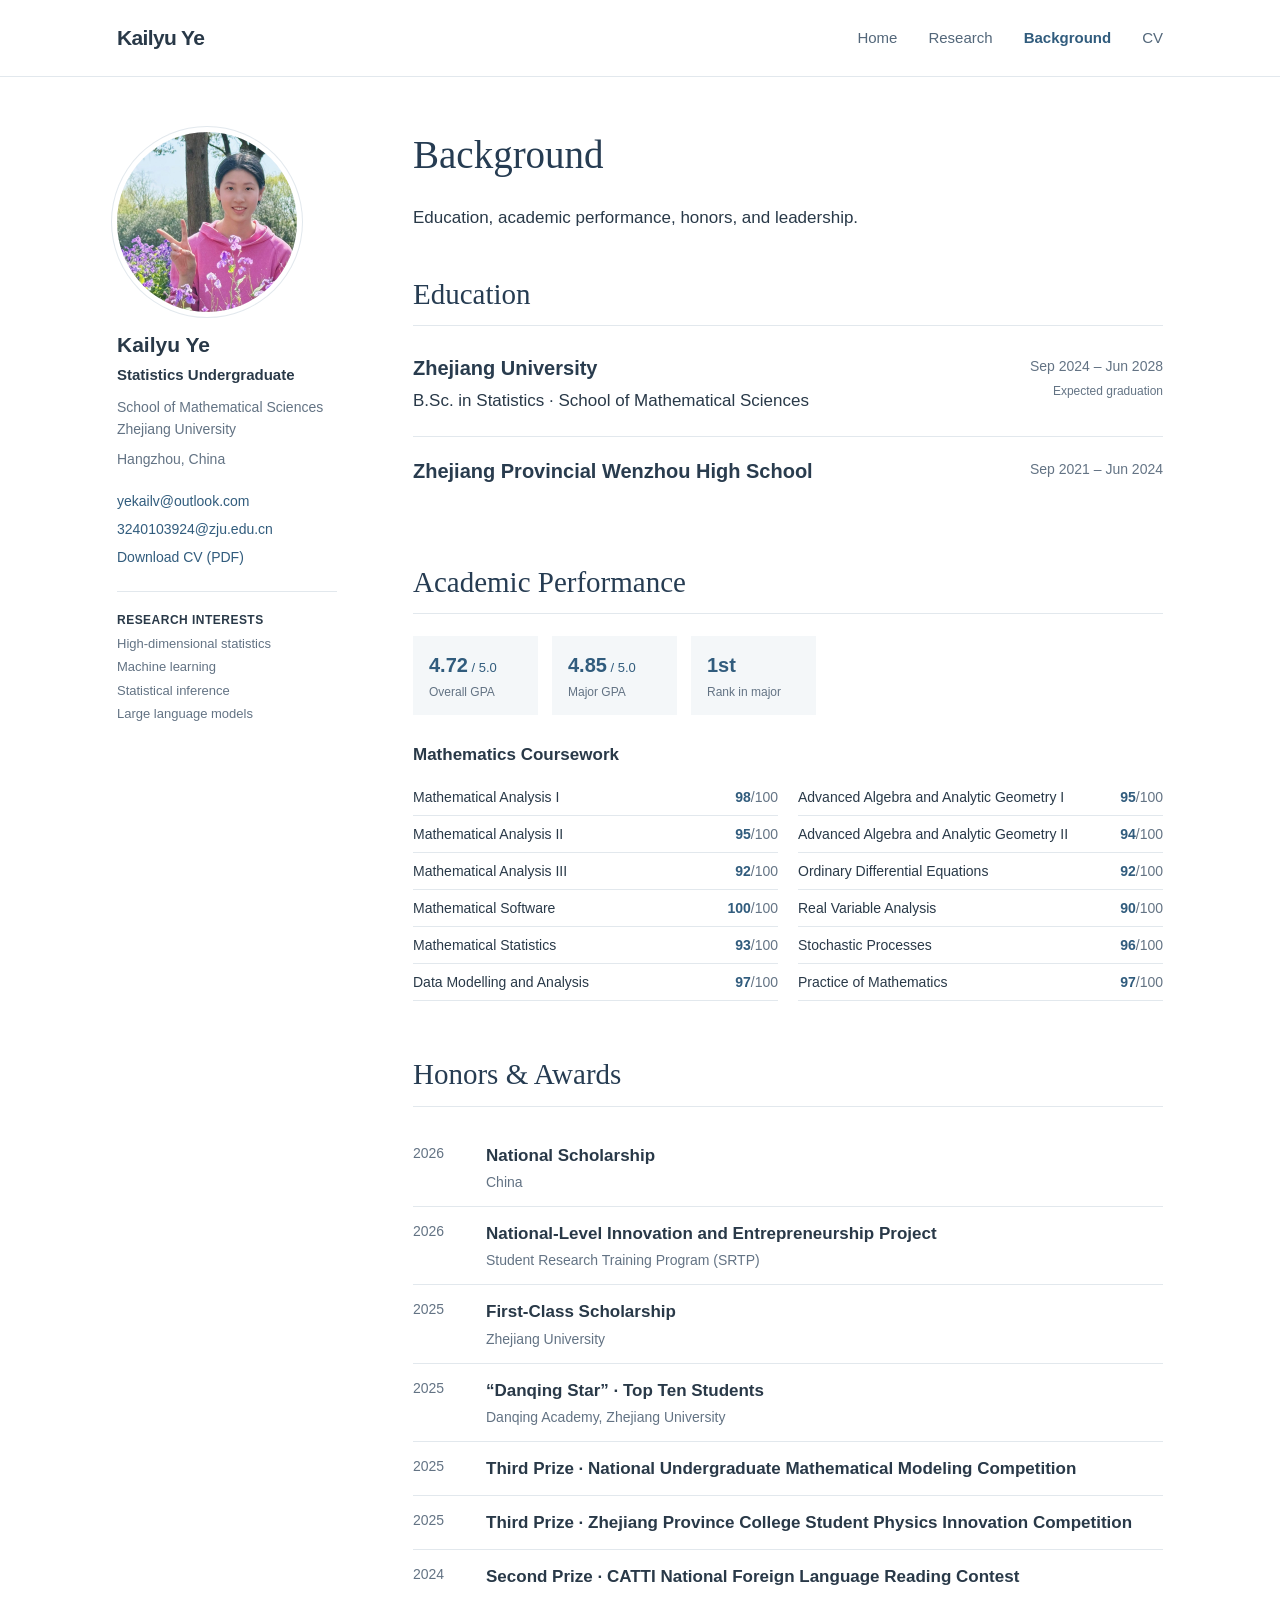
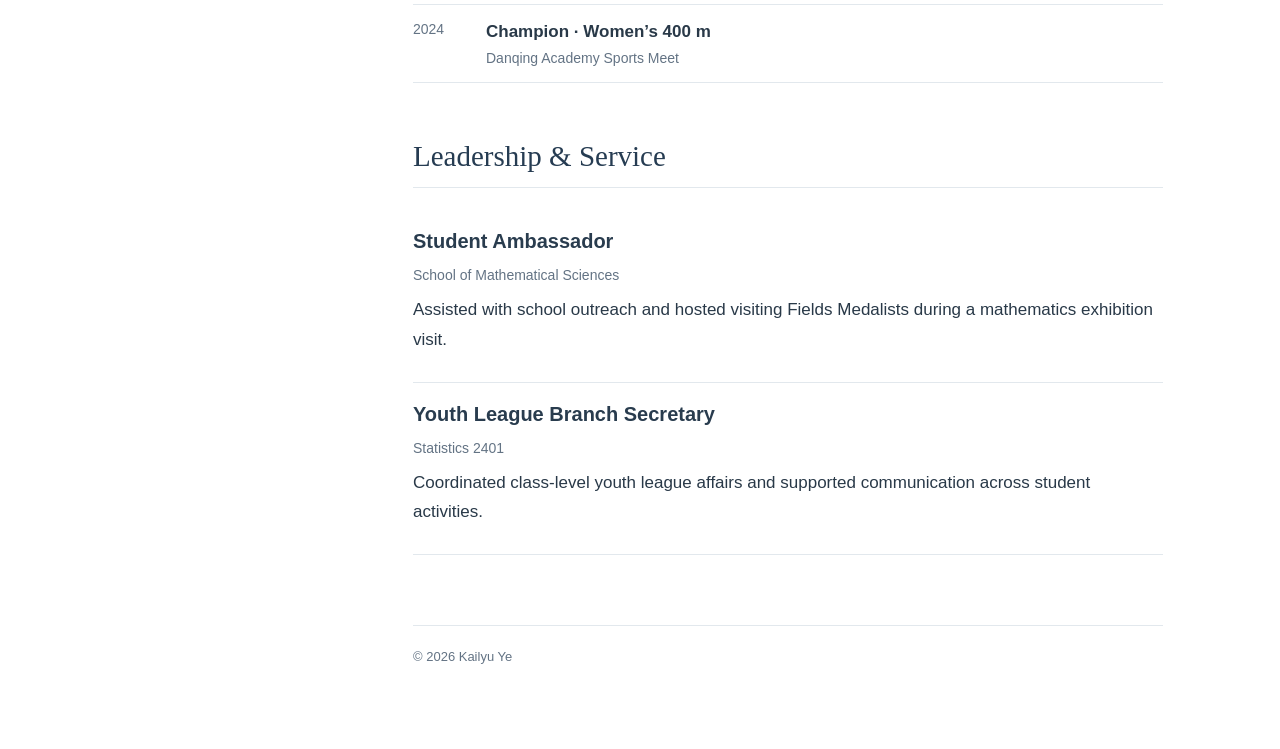
==== commit 1171a382: "Remove coursework score note" ====
--- a/background/index.html
+++ b/background/index.html
@@ -14,7 +14,7 @@
 <header class="masthead"><nav class="nav" aria-label="Main navigation"><a class="wordmark" href="../">Kailyu Ye</a><div class="nav-links"><a href="../">Home</a><a href="../research/">Research</a><a href="../background/" aria-current="page">Background</a><a href="../cv/">CV</a></div></nav></header>
 <div class="layout"><aside class="profile" aria-label="Personal information"><img class="portrait" src="../profile.jpg" alt="Portrait of Kailyu Ye" width="180" height="180"><h2>Kailyu Ye</h2><p class="role">Statistics Undergraduate</p><p class="affiliation">School of Mathematical Sciences<br>Zhejiang University</p><p class="location">Hangzhou, China</p><div class="profile-links"><a href="mailto:yekailv@outlook.com">yekailv@outlook.com</a><a href="mailto:3240103924@zju.edu.cn">3240103924@zju.edu.cn</a><a href="../Kailyu_Ye_CV.pdf" target="_blank" rel="noopener">Download CV (PDF)</a></div><p class="interests"><strong>Research interests</strong><br>High-dimensional statistics<br>Machine learning<br>Statistical inference<br>Large language models</p></aside><main id="main"><section class="page-intro"><h1>Background</h1><p>Education, academic performance, honors, and leadership.</p></section><section class="content-section" id="education"><h2>Education</h2><div class="education-row"><div><h3>Zhejiang University</h3><p>B.Sc. in Statistics · School of Mathematical Sciences</p></div><time>Sep 2024 – Jun 2028<br><small>Expected graduation</small></time></div>
       <div class="education-row secondary"><div><h3>Zhejiang Provincial Wenzhou High School</h3></div><time>Sep 2021 – Jun 2024</time></div>
-      </section><section class="content-section" id="coursework"><h2>Academic Performance</h2><div class="academic-stats"><div><strong>4.72<span> / 5.0</span></strong><span>Overall GPA</span></div><div><strong>4.85<span> / 5.0</span></strong><span>Major GPA</span></div><div><strong>1st</strong><span>Rank in major</span></div></div><h3 class="minor-heading">Mathematics Coursework</h3><p class="section-note">All mathematics courses graded 90/100 or higher.</p><dl class="courses"><div><dt>Mathematical Analysis I</dt><dd>98<span>/100</span></dd></div><div><dt>Advanced Algebra and Analytic Geometry I</dt><dd>95<span>/100</span></dd></div><div><dt>Mathematical Analysis II</dt><dd>95<span>/100</span></dd></div><div><dt>Advanced Algebra and Analytic Geometry II</dt><dd>94<span>/100</span></dd></div><div><dt>Mathematical Analysis III</dt><dd>92<span>/100</span></dd></div><div><dt>Ordinary Differential Equations</dt><dd>92<span>/100</span></dd></div><div><dt>Mathematical Software</dt><dd>100<span>/100</span></dd></div><div><dt>Real Variable Analysis</dt><dd>90<span>/100</span></dd></div><div><dt>Mathematical Statistics</dt><dd>93<span>/100</span></dd></div><div><dt>Stochastic Processes</dt><dd>96<span>/100</span></dd></div><div><dt>Data Modelling and Analysis</dt><dd>97<span>/100</span></dd></div><div><dt>Practice of Mathematics</dt><dd>97<span>/100</span></dd></div></dl></section><section class="content-section" id="honors"><h2>Honors &amp; Awards</h2><ul class="awards"><li><time>2026</time><div><strong>National Scholarship</strong><span>China</span></div></li><li><time>2026</time><div><strong>National-Level Innovation and Entrepreneurship Project</strong><span>Student Research Training Program (SRTP)</span></div></li><li><time>2025</time><div><strong>First-Class Scholarship</strong><span>Zhejiang University</span></div></li><li><time>2025</time><div><strong>“Danqing Star” · Top Ten Students</strong><span>Danqing Academy, Zhejiang University</span></div></li><li><time>2025</time><div><strong>Third Prize · National Undergraduate Mathematical Modeling Competition</strong></div></li><li><time>2025</time><div><strong>Third Prize · Zhejiang Province College Student Physics Innovation Competition</strong></div></li><li><time>2024</time><div><strong>Second Prize · CATTI National Foreign Language Reading Contest</strong></div></li><li><time>2024</time><div><strong>Champion · Women’s 400 m</strong><span>Danqing Academy Sports Meet</span></div></li></ul></section><section class="content-section" id="service"><h2>Leadership &amp; Service</h2><div class="service-item"><h3>Student Ambassador</h3><p class="subline">School of Mathematical Sciences</p><p>Assisted with school outreach and hosted visiting Fields Medalists during a mathematics exhibition visit.</p></div>
+      </section><section class="content-section" id="coursework"><h2>Academic Performance</h2><div class="academic-stats"><div><strong>4.72<span> / 5.0</span></strong><span>Overall GPA</span></div><div><strong>4.85<span> / 5.0</span></strong><span>Major GPA</span></div><div><strong>1st</strong><span>Rank in major</span></div></div><h3 class="minor-heading">Mathematics Coursework</h3><dl class="courses"><div><dt>Mathematical Analysis I</dt><dd>98<span>/100</span></dd></div><div><dt>Advanced Algebra and Analytic Geometry I</dt><dd>95<span>/100</span></dd></div><div><dt>Mathematical Analysis II</dt><dd>95<span>/100</span></dd></div><div><dt>Advanced Algebra and Analytic Geometry II</dt><dd>94<span>/100</span></dd></div><div><dt>Mathematical Analysis III</dt><dd>92<span>/100</span></dd></div><div><dt>Ordinary Differential Equations</dt><dd>92<span>/100</span></dd></div><div><dt>Mathematical Software</dt><dd>100<span>/100</span></dd></div><div><dt>Real Variable Analysis</dt><dd>90<span>/100</span></dd></div><div><dt>Mathematical Statistics</dt><dd>93<span>/100</span></dd></div><div><dt>Stochastic Processes</dt><dd>96<span>/100</span></dd></div><div><dt>Data Modelling and Analysis</dt><dd>97<span>/100</span></dd></div><div><dt>Practice of Mathematics</dt><dd>97<span>/100</span></dd></div></dl></section><section class="content-section" id="honors"><h2>Honors &amp; Awards</h2><ul class="awards"><li><time>2026</time><div><strong>National Scholarship</strong><span>China</span></div></li><li><time>2026</time><div><strong>National-Level Innovation and Entrepreneurship Project</strong><span>Student Research Training Program (SRTP)</span></div></li><li><time>2025</time><div><strong>First-Class Scholarship</strong><span>Zhejiang University</span></div></li><li><time>2025</time><div><strong>“Danqing Star” · Top Ten Students</strong><span>Danqing Academy, Zhejiang University</span></div></li><li><time>2025</time><div><strong>Third Prize · National Undergraduate Mathematical Modeling Competition</strong></div></li><li><time>2025</time><div><strong>Third Prize · Zhejiang Province College Student Physics Innovation Competition</strong></div></li><li><time>2024</time><div><strong>Second Prize · CATTI National Foreign Language Reading Contest</strong></div></li><li><time>2024</time><div><strong>Champion · Women’s 400 m</strong><span>Danqing Academy Sports Meet</span></div></li></ul></section><section class="content-section" id="service"><h2>Leadership &amp; Service</h2><div class="service-item"><h3>Student Ambassador</h3><p class="subline">School of Mathematical Sciences</p><p>Assisted with school outreach and hosted visiting Fields Medalists during a mathematics exhibition visit.</p></div>
       <div class="service-item"><h3>Youth League Branch Secretary</h3><p class="subline">Statistics 2401</p><p>Coordinated class-level youth league affairs and supported communication across student activities.</p></div></section><footer>© 2026 Kailyu Ye</footer></main></div>
 </body>
 </html>
